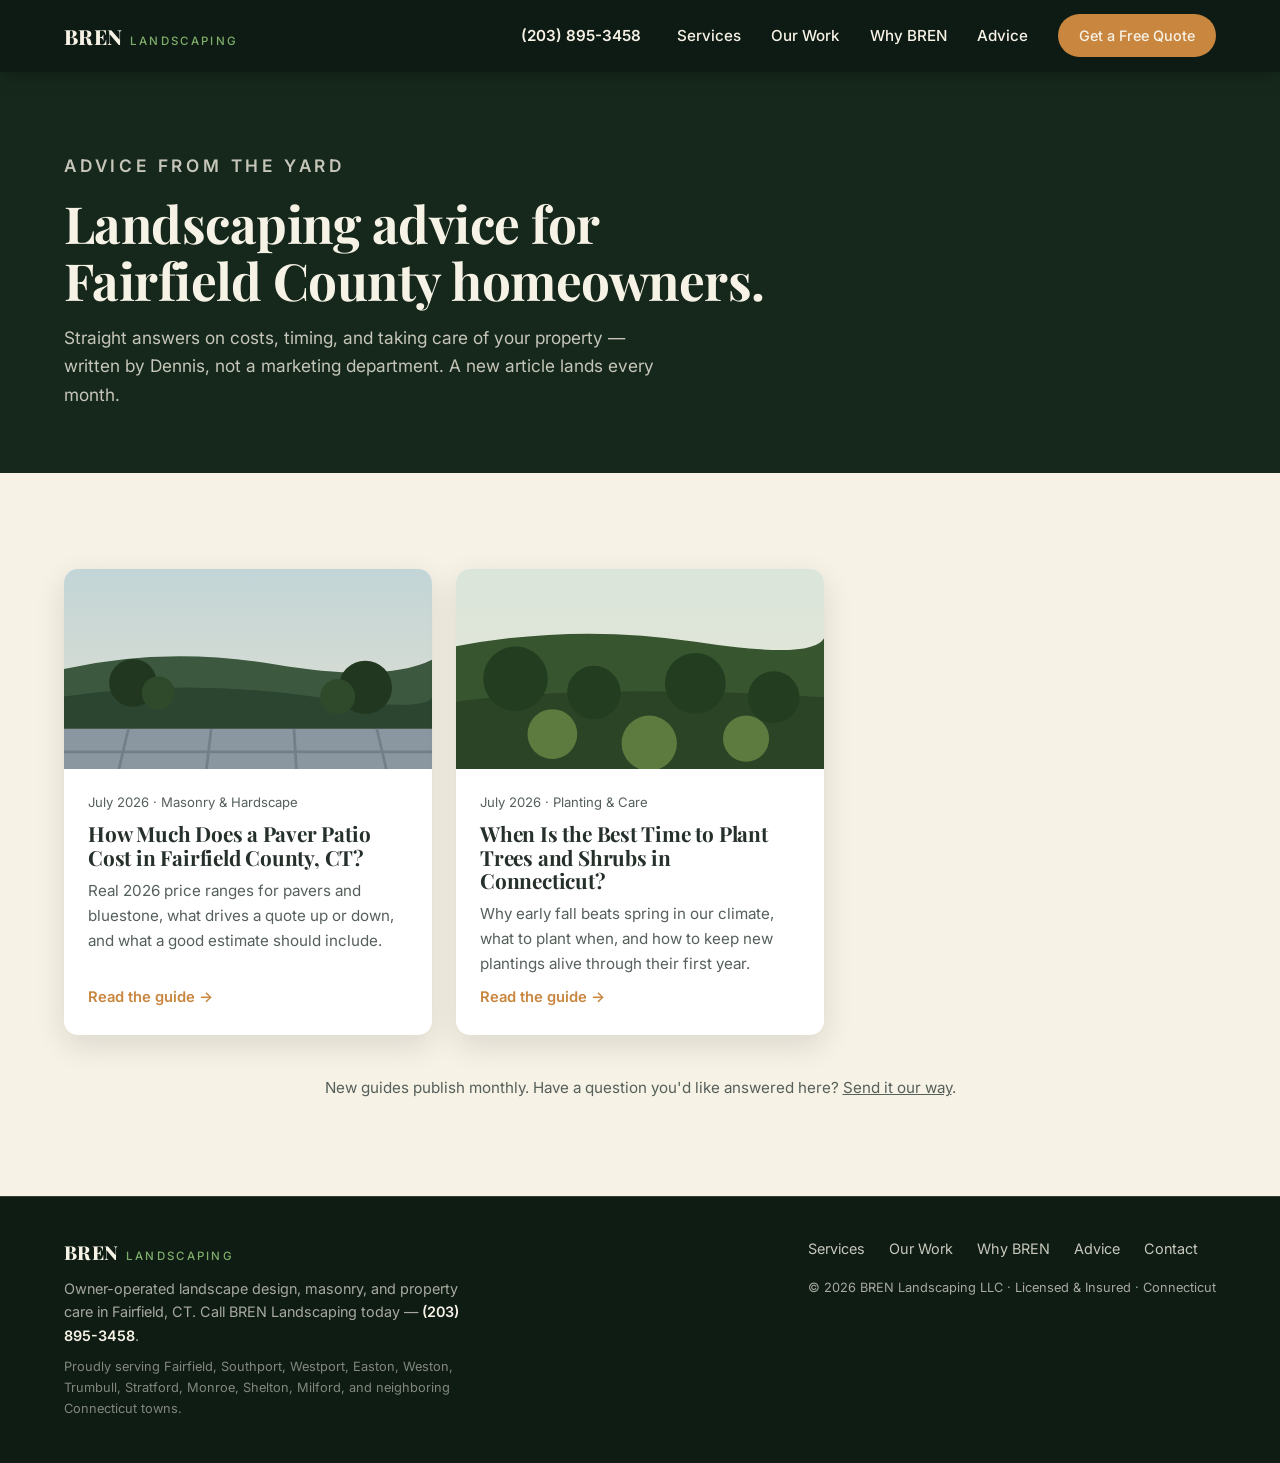
==== blog/index.html @ 47fb0f22 "Add Advice content hub for monthly SEO/AEO publishing plan - blog/index.html: article hub page listi" ====
<!DOCTYPE html>
<html lang="en">
<head>
  <meta charset="UTF-8">
  <meta name="viewport" content="width=device-width, initial-scale=1.0">
  <title>Landscaping Advice for Fairfield County, CT | BREN Landscaping</title>
  <meta name="description" content="Practical landscaping advice for Fairfield County homeowners from BREN Landscaping — patio costs, planting timing, seasonal care, and outdoor living ideas for Fairfield, Westport, Trumbull &amp; nearby CT towns.">
  <link rel="canonical" href="https://brenlandscaping.com/blog/">
  <meta property="og:type" content="website">
  <meta property="og:site_name" content="BREN Landscaping LLC">
  <meta property="og:title" content="Landscaping Advice for Fairfield County, CT">
  <meta property="og:description" content="Patio costs, planting timing, and seasonal care advice for Fairfield County homeowners, from owner Dennis Leahy.">
  <meta property="og:url" content="https://brenlandscaping.com/blog/">
  <link rel="icon" type="image/svg+xml" href="../images/favicon.svg">
  <link rel="preconnect" href="https://fonts.googleapis.com">
  <link rel="preconnect" href="https://fonts.gstatic.com" crossorigin>
  <link href="https://fonts.googleapis.com/css2?family=Playfair+Display:ital,wght@0,700;0,800;1,600&family=Inter:wght@400;500;600&display=swap" rel="stylesheet">
  <link rel="stylesheet" href="../css/styles.css">
  <script type="application/ld+json">
  {
    "@context": "https://schema.org",
    "@type": "Blog",
    "@id": "https://brenlandscaping.com/blog/#blog",
    "name": "BREN Landscaping Advice",
    "description": "Practical landscaping, masonry, and outdoor living advice for Fairfield County, CT homeowners.",
    "url": "https://brenlandscaping.com/blog/",
    "publisher": { "@id": "https://brenlandscaping.com/#business" },
    "blogPost": [
      {
        "@type": "BlogPosting",
        "headline": "How Much Does a Paver Patio Cost in Fairfield County, CT?",
        "url": "https://brenlandscaping.com/blog/paver-patio-cost-fairfield-county-ct.html",
        "datePublished": "2026-07-10",
        "author": { "@type": "Person", "name": "Dennis Leahy" }
      },
      {
        "@type": "BlogPosting",
        "headline": "When Is the Best Time to Plant Trees and Shrubs in Connecticut?",
        "url": "https://brenlandscaping.com/blog/best-time-to-plant-trees-shrubs-connecticut.html",
        "datePublished": "2026-07-10",
        "author": { "@type": "Person", "name": "Dennis Leahy" }
      }
    ]
  }
  </script>
</head>
<body>

  <header class="site-header solid" id="top">
    <div class="wrap header-inner">
      <a class="logo" href="../index.html">BREN <span>Landscaping</span></a>
      <a class="nav-phone" href="tel:+12038953458">(203)&nbsp;895-3458</a>
      <nav class="site-nav" id="site-nav" aria-label="Main navigation">
        <a href="../index.html#services">Services</a>
        <a href="../index.html#portfolio">Our Work</a>
        <a href="../index.html#why">Why BREN</a>
        <a href="index.html">Advice</a>
        <a class="btn btn-primary" href="../index.html#contact">Get a Free Quote</a>
        <a class="btn btn-ghost nav-call" href="tel:+12038953458">Call (203) 895-3458</a>
      </nav>
      <button class="nav-toggle" aria-label="Open menu" aria-expanded="false" aria-controls="site-nav"><span></span></button>
    </div>
  </header>

  <section class="page-head">
    <div class="wrap">
      <p class="eyebrow">Advice From the Yard</p>
      <h1>Landscaping advice for Fairfield County homeowners.</h1>
      <p>Straight answers on costs, timing, and taking care of your property — written by Dennis, not a marketing department. A new article lands every month.</p>
    </div>
  </section>

  <section>
    <div class="wrap">
      <div class="post-cards">
        <a class="post-card reveal" href="paver-patio-cost-fairfield-county-ct.html">
          <img src="../images/gallery-2.svg" alt="Bluestone patio in a Fairfield County backyard">
          <div class="post-card-body">
            <span class="post-card-date">July 2026 &middot; Masonry &amp; Hardscape</span>
            <h2>How Much Does a Paver Patio Cost in Fairfield County, CT?</h2>
            <p>Real 2026 price ranges for pavers and bluestone, what drives a quote up or down, and what a good estimate should include.</p>
            <span class="post-card-more">Read the guide &rarr;</span>
          </div>
        </a>
        <a class="post-card reveal" href="best-time-to-plant-trees-shrubs-connecticut.html">
          <img src="../images/gallery-8.svg" alt="Perennial garden beds planted in a Connecticut yard">
          <div class="post-card-body">
            <span class="post-card-date">July 2026 &middot; Planting &amp; Care</span>
            <h2>When Is the Best Time to Plant Trees and Shrubs in Connecticut?</h2>
            <p>Why early fall beats spring in our climate, what to plant when, and how to keep new plantings alive through their first year.</p>
            <span class="post-card-more">Read the guide &rarr;</span>
          </div>
        </a>
      </div>
      <p class="blog-note">New guides publish monthly. Have a question you'd like answered here? <a href="../index.html#contact">Send it our way</a>.</p>
    </div>
  </section>

  <footer class="site-footer">
    <div class="wrap footer-inner">
      <div class="footer-brand">
        <a class="logo" href="../index.html">BREN <span>Landscaping</span></a>
        <p>Owner-operated landscape design, masonry, and property care in Fairfield, CT. Call BREN Landscaping today — <a class="footer-phone" href="tel:+12038953458">(203) 895-3458</a>.</p>
        <p class="footer-area">Proudly serving Fairfield, Southport, Westport, Easton, Weston, Trumbull, Stratford, Monroe, Shelton, Milford, and neighboring Connecticut towns.</p>
      </div>
      <div>
        <nav class="footer-links" aria-label="Footer navigation">
          <a href="../index.html#services">Services</a>
          <a href="../index.html#portfolio">Our Work</a>
          <a href="../index.html#why">Why BREN</a>
          <a href="index.html">Advice</a>
          <a href="../index.html#contact">Contact</a>
        </nav>
        <p class="footer-legal" style="margin-top:1rem;">&copy; <span id="year">2026</span> BREN Landscaping LLC &middot; Licensed &amp; Insured &middot; Connecticut</p>
      </div>
    </div>
  </footer>

  <script src="../js/main.js"></script>
</body>
</html>
---- css/styles.css ----
/* ==========================================================================
   BREN Landscaping LLC — brenlandscaping.com
   Mobile-first stylesheet
   ========================================================================== */

:root {
  --green-950: #0e1c14;
  --green-900: #16281c;
  --green-800: #1f3627;
  --green-700: #2c4a35;
  --green-soft: #7fae6a;
  --cream: #f7f2e6;
  --cream-deep: #efe7d3;
  --ink: #26302a;
  --ink-soft: #55605a;
  --amber: #c9863f;
  --amber-bright: #dd9a4e;
  --line: rgba(38, 48, 42, 0.14);
  --line-light: rgba(247, 242, 230, 0.16);

  --font-serif: "Playfair Display", "Georgia", "Times New Roman", serif;
  --font-sans: "Inter", -apple-system, BlinkMacSystemFont, "Segoe UI", sans-serif;

  --wrap: 72rem;
  --pad: 1.25rem;
  --radius: 14px;
  --shadow: 0 10px 30px rgba(14, 28, 20, 0.12);
}

* { box-sizing: border-box; margin: 0; padding: 0; }

html { scroll-behavior: smooth; }

body {
  font-family: var(--font-sans);
  font-size: 1rem;
  line-height: 1.65;
  color: var(--ink);
  background: var(--cream);
  -webkit-font-smoothing: antialiased;
}

img { display: block; max-width: 100%; }

a { color: inherit; }

.wrap {
  width: min(var(--wrap), 100% - 2 * var(--pad));
  margin-inline: auto;
}

/* ---------- Type ---------- */

h1, h2, h3 { font-family: var(--font-serif); line-height: 1.12; letter-spacing: -0.01em; }

.eyebrow {
  font-size: 0.78rem;
  font-weight: 600;
  letter-spacing: 0.22em;
  text-transform: uppercase;
  color: var(--amber);
  margin-bottom: 0.9rem;
}

.section-head { max-width: 38rem; margin-bottom: 2.25rem; }
.section-head h2 { font-size: clamp(1.9rem, 4.5vw, 2.75rem); margin-bottom: 0.75rem; }
.section-head p { color: var(--ink-soft); font-size: 1.05rem; }

.on-dark { color: var(--cream); }
.on-dark .section-head p { color: rgba(247, 242, 230, 0.72); }

/* ---------- Buttons ---------- */

.btn {
  display: inline-flex;
  align-items: center;
  justify-content: center;
  gap: 0.5rem;
  padding: 0.9rem 1.75rem;
  border-radius: 999px;
  font-weight: 600;
  font-size: 1rem;
  text-decoration: none;
  transition: transform 0.15s ease, background 0.2s ease, color 0.2s ease;
  cursor: pointer;
  border: 0;
}

.btn:active { transform: scale(0.98); }

.btn-primary { background: var(--amber); color: #fff; }
.btn-primary:hover { background: var(--amber-bright); }

.btn-ghost {
  background: transparent;
  color: var(--cream);
  box-shadow: inset 0 0 0 1.5px rgba(247, 242, 230, 0.55);
}
.btn-ghost:hover { background: rgba(247, 242, 230, 0.1); }

.btn-dark { background: var(--green-900); color: var(--cream); }
.btn-dark:hover { background: var(--green-700); }

/* ---------- Header ---------- */

.site-header {
  position: fixed;
  inset: 0 0 auto 0;
  z-index: 50;
  padding: 0.9rem 0;
  transition: background 0.25s ease, box-shadow 0.25s ease, padding 0.25s ease;
}

.site-header.scrolled {
  background: rgba(14, 28, 20, 0.96);
  box-shadow: 0 2px 20px rgba(0, 0, 0, 0.25);
  padding: 0.6rem 0;
}

.header-inner { display: flex; align-items: center; gap: 1rem; }
.header-inner .logo { margin-right: auto; }

.logo {
  font-family: var(--font-serif);
  font-weight: 800;
  font-size: 1.3rem;
  letter-spacing: 0.02em;
  color: var(--cream);
  text-decoration: none;
  display: flex;
  align-items: baseline;
  gap: 0.45rem;
}
.logo span { font-family: var(--font-sans); font-weight: 500; font-size: 0.72rem; letter-spacing: 0.2em; text-transform: uppercase; color: var(--green-soft); }

.nav-phone {
  display: none;
  font-weight: 600;
  color: var(--cream);
  text-decoration: none;
  font-size: 0.95rem;
  white-space: nowrap;
}
.nav-phone:hover { color: var(--amber-bright); }

.nav-toggle {
  display: grid;
  place-items: center;
  width: 44px;
  height: 44px;
  background: transparent;
  border: 0;
  cursor: pointer;
}
.nav-toggle span, .nav-toggle span::before, .nav-toggle span::after {
  content: "";
  display: block;
  width: 24px;
  height: 2px;
  background: var(--cream);
  position: relative;
  transition: transform 0.25s ease, opacity 0.2s ease;
}
.nav-toggle span::before { position: absolute; top: -8px; }
.nav-toggle span::after { position: absolute; top: 8px; }
.nav-open .nav-toggle span { background: transparent; }
.nav-open .nav-toggle span::before { transform: translateY(8px) rotate(45deg); }
.nav-open .nav-toggle span::after { transform: translateY(-8px) rotate(-45deg); }

.site-nav {
  position: fixed;
  inset: 0;
  background: var(--green-950);
  display: flex;
  flex-direction: column;
  align-items: center;
  justify-content: center;
  gap: 1.6rem;
  opacity: 0;
  visibility: hidden;
  transition: opacity 0.25s ease, visibility 0.25s ease;
  z-index: -1;
}
.nav-open .site-nav { opacity: 1; visibility: visible; }

.site-nav a {
  color: var(--cream);
  text-decoration: none;
  font-family: var(--font-serif);
  font-size: 1.6rem;
}
.site-nav a:hover { color: var(--amber-bright); }
.site-nav .btn { font-family: var(--font-sans); font-size: 1rem; }

/* ---------- Hero ---------- */

.hero {
  position: relative;
  min-height: 100svh;
  display: flex;
  align-items: flex-end;
  color: var(--cream);
  background: var(--green-950) url("../images/hero.svg") center / cover no-repeat;
}

.hero::after {
  content: "";
  position: absolute;
  inset: 0;
  background: linear-gradient(180deg, rgba(14, 28, 20, 0.55) 0%, rgba(14, 28, 20, 0.15) 45%, rgba(14, 28, 20, 0.78) 100%);
}

.hero-content {
  position: relative;
  z-index: 1;
  padding: 7.5rem 0 4.5rem;
}

.hero h1 {
  font-size: clamp(2.5rem, 8vw, 4.6rem);
  max-width: 15ch;
  margin-bottom: 1.1rem;
}

.hero p {
  font-size: clamp(1.05rem, 2.4vw, 1.3rem);
  color: rgba(247, 242, 230, 0.85);
  max-width: 34rem;
  margin-bottom: 2rem;
}

.hero-ctas { display: flex; flex-wrap: wrap; gap: 0.9rem; }

.hero-note {
  margin-top: 2.25rem;
  padding-top: 1.5rem;
  border-top: 1px solid var(--line-light);
  display: flex;
  flex-wrap: wrap;
  gap: 0.4rem 2rem;
  font-size: 0.9rem;
  color: rgba(247, 242, 230, 0.68);
}

/* ---------- Sections ---------- */

section { padding: 4.5rem 0; }

/* Services */

.services-grid { display: grid; gap: 1.5rem; }

.service-card {
  background: #fff;
  border-radius: var(--radius);
  overflow: hidden;
  box-shadow: var(--shadow);
  display: flex;
  flex-direction: column;
}

.service-card img { height: 190px; width: 100%; object-fit: cover; }

.service-body { padding: 1.5rem 1.5rem 1.75rem; display: flex; flex-direction: column; gap: 0.6rem; flex: 1; }
.service-body h3 { font-size: 1.35rem; }
.service-body p { color: var(--ink-soft); font-size: 0.97rem; flex: 1; }

.service-tag {
  font-size: 0.72rem;
  font-weight: 600;
  letter-spacing: 0.18em;
  text-transform: uppercase;
  color: var(--amber);
}

.section-cta { margin-top: 2.5rem; text-align: center; }

/* Portfolio */

.portfolio { background: var(--cream-deep); }

.masonry { columns: 1; column-gap: 1.25rem; }

.masonry figure {
  break-inside: avoid;
  margin-bottom: 1.25rem;
  border-radius: var(--radius);
  overflow: hidden;
  position: relative;
  box-shadow: var(--shadow);
}

.masonry img { width: 100%; transition: transform 0.4s ease; }
.masonry figure:hover img { transform: scale(1.04); }

.masonry figcaption {
  position: absolute;
  inset: auto 0 0 0;
  padding: 2.2rem 1.1rem 0.9rem;
  background: linear-gradient(180deg, rgba(14, 28, 20, 0) 0%, rgba(14, 28, 20, 0.82) 100%);
  color: var(--cream);
  font-size: 0.88rem;
  font-weight: 500;
  letter-spacing: 0.02em;
}

/* Why BREN */

.why { background: var(--green-900); }

.why-grid { display: grid; gap: 2.5rem; align-items: center; }

.why-photo {
  border-radius: var(--radius);
  overflow: hidden;
  box-shadow: 0 18px 44px rgba(0, 0, 0, 0.35);
  max-width: 26rem;
}

.why h2 { font-size: clamp(1.9rem, 4.5vw, 2.75rem); margin-bottom: 1.1rem; }

.why-story p { color: rgba(247, 242, 230, 0.82); margin-bottom: 1rem; font-size: 1.05rem; }

.why-signature {
  font-family: var(--font-serif);
  font-style: italic;
  font-size: 1.15rem;
  color: var(--amber-bright);
  margin: 1.25rem 0 2rem;
}

.trust-points { display: grid; gap: 1.1rem; }

.trust-point { display: flex; gap: 0.9rem; align-items: flex-start; }

.trust-icon {
  flex: none;
  width: 42px;
  height: 42px;
  border-radius: 50%;
  display: grid;
  place-items: center;
  background: rgba(127, 174, 106, 0.16);
  color: var(--green-soft);
}

.trust-point h3 { font-family: var(--font-sans); font-size: 1rem; font-weight: 600; color: var(--cream); }
.trust-point p { font-size: 0.92rem; color: rgba(247, 242, 230, 0.66); }

/* Testimonials */

.quotes-grid { display: grid; gap: 1.5rem; }

.quote-card {
  background: #fff;
  border-radius: var(--radius);
  padding: 2rem 1.75rem 1.75rem;
  box-shadow: var(--shadow);
  position: relative;
  display: flex;
  flex-direction: column;
}

.quote-mark {
  font-family: var(--font-serif);
  font-size: 3.6rem;
  line-height: 1;
  color: var(--amber);
  height: 2.4rem;
}

.quote-card blockquote { font-size: 1.02rem; color: var(--ink); flex: 1; }

.quote-card footer { margin-top: 1.4rem; font-size: 0.9rem; }
.quote-card footer strong { display: block; color: var(--green-800); }
.quote-card footer span { color: var(--ink-soft); }

.stars { color: var(--amber); letter-spacing: 0.15em; font-size: 0.85rem; margin-bottom: 0.75rem; }

/* FAQ */

.faq { background: var(--cream-deep); padding-top: 4rem; padding-bottom: 4rem; }

.faq-list { max-width: 46rem; }

.faq-list details { border-top: 1px solid var(--line); }
.faq-list details:last-child { border-bottom: 1px solid var(--line); }

.faq-list summary {
  font-family: var(--font-serif);
  font-size: 1.15rem;
  padding: 1.1rem 2.2rem 1.1rem 0;
  cursor: pointer;
  list-style: none;
  position: relative;
}
.faq-list summary::-webkit-details-marker { display: none; }
.faq-list summary::after {
  content: "+";
  position: absolute;
  right: 0.2rem;
  top: 50%;
  transform: translateY(-50%);
  font-family: var(--font-sans);
  font-size: 1.3rem;
  color: var(--amber);
  transition: transform 0.2s ease;
}
.faq-list details[open] summary::after { content: "–"; }
.faq-list summary:hover { color: var(--green-700); }
.faq-list summary:focus-visible { outline: 2px solid var(--amber); outline-offset: 4px; }

.faq-list details p { padding: 0 0 1.25rem; color: var(--ink-soft); max-width: 42rem; }
.faq-list details a { color: var(--green-700); font-weight: 600; }

/* Contact */

.contact { background: var(--green-950); padding-bottom: 5rem; }

.contact-grid { display: grid; gap: 2.75rem; }

.contact-phone {
  font-family: var(--font-serif);
  font-size: clamp(1.8rem, 6vw, 2.6rem);
  color: var(--cream);
  text-decoration: none;
  display: inline-block;
  margin: 0.4rem 0 0.2rem;
}
.contact-phone:hover { color: var(--amber-bright); }

.contact-lines { display: grid; gap: 1.4rem; margin-top: 1.6rem; }
.contact-line small { display: block; font-size: 0.75rem; letter-spacing: 0.18em; text-transform: uppercase; color: var(--green-soft); margin-bottom: 0.15rem; }
.contact-line a { color: rgba(247, 242, 230, 0.88); text-decoration: none; font-size: 1.05rem; }
.contact-line a:hover { color: var(--amber-bright); }
.contact-line p { color: rgba(247, 242, 230, 0.88); font-size: 1.05rem; }

.quote-form {
  background: var(--cream);
  border-radius: var(--radius);
  padding: 1.9rem 1.6rem;
  box-shadow: 0 24px 60px rgba(0, 0, 0, 0.35);
}

.quote-form h3 { font-size: 1.5rem; margin-bottom: 0.4rem; }
.quote-form > p { color: var(--ink-soft); font-size: 0.95rem; margin-bottom: 1.4rem; }

.form-row { display: grid; gap: 1rem; margin-bottom: 1rem; }

.field label { display: block; font-size: 0.82rem; font-weight: 600; margin-bottom: 0.35rem; }

.field input, .field select, .field textarea {
  width: 100%;
  padding: 0.8rem 0.95rem;
  border: 1.5px solid var(--line);
  border-radius: 10px;
  background: #fff;
  font: inherit;
  color: var(--ink);
  transition: border-color 0.2s ease;
}
.field input:focus, .field select:focus, .field textarea:focus {
  outline: none;
  border-color: var(--amber);
}
.field textarea { resize: vertical; min-height: 110px; }

.quote-form .btn { width: 100%; margin-top: 0.4rem; }

.form-status { margin-top: 0.9rem; font-size: 0.9rem; text-align: center; color: var(--green-700); font-weight: 600; display: none; }
.form-status.visible { display: block; }

/* ---------- Footer ---------- */

.site-footer {
  background: var(--green-950);
  border-top: 1px solid var(--line-light);
  padding: 2.5rem 0 2.75rem;
  color: rgba(247, 242, 230, 0.66);
  font-size: 0.9rem;
}

.footer-inner { display: grid; gap: 1.6rem; }

.footer-brand .logo { font-size: 1.2rem; }
.footer-brand p { margin-top: 0.5rem; max-width: 26rem; }
.footer-area { font-size: 0.8rem; color: rgba(247, 242, 230, 0.5); }

.footer-links { display: flex; flex-wrap: wrap; gap: 0.5rem 1.5rem; }
.footer-links a { color: rgba(247, 242, 230, 0.8); text-decoration: none; }
.footer-links a:hover { color: var(--amber-bright); }

.footer-phone { font-weight: 600; color: var(--cream); text-decoration: none; }
.footer-phone:hover { color: var(--amber-bright); }

.footer-legal { font-size: 0.8rem; }

/* ---------- Blog / subpages ---------- */

.site-header.solid {
  background: rgba(14, 28, 20, 0.96);
  box-shadow: 0 2px 20px rgba(0, 0, 0, 0.25);
}

.page-head {
  background: var(--green-900);
  color: var(--cream);
  padding: 8rem 0 3.5rem;
}
.page-head h1 { font-size: clamp(2.1rem, 6vw, 3.2rem); max-width: 22ch; margin-bottom: 0.9rem; }
.page-head p { color: rgba(247, 242, 230, 0.78); max-width: 38rem; font-size: 1.08rem; }

.post-meta {
  display: flex;
  flex-wrap: wrap;
  gap: 0.4rem 1.4rem;
  font-size: 0.85rem;
  color: rgba(247, 242, 230, 0.6);
  margin-top: 1.2rem;
}
.post-meta strong { color: rgba(247, 242, 230, 0.85); font-weight: 600; }

/* Post cards on the blog index */

.post-cards { display: grid; gap: 1.5rem; }

.post-card {
  background: #fff;
  border-radius: var(--radius);
  overflow: hidden;
  box-shadow: var(--shadow);
  display: flex;
  flex-direction: column;
  text-decoration: none;
  color: inherit;
  transition: transform 0.2s ease;
}
.post-card:hover { transform: translateY(-3px); }
.post-card img { height: 200px; width: 100%; object-fit: cover; }
.post-card-body { padding: 1.4rem 1.5rem 1.6rem; display: flex; flex-direction: column; gap: 0.55rem; flex: 1; }
.post-card-body h2 { font-size: 1.3rem; }
.post-card-body p { color: var(--ink-soft); font-size: 0.95rem; flex: 1; }
.post-card-date { font-size: 0.82rem; color: var(--ink-soft); }
.post-card-more { font-weight: 600; color: var(--amber); font-size: 0.92rem; }

.blog-note {
  margin-top: 2.5rem;
  text-align: center;
  color: var(--ink-soft);
  font-size: 0.95rem;
}

/* Article body */

.post-body { max-width: 44rem; margin-inline: auto; padding: 3.5rem 0 1rem; }
.post-body > * + * { margin-top: 1.1rem; }
.post-body h2 { font-size: 1.6rem; margin-top: 2.4rem; }
.post-body h3 { font-size: 1.2rem; margin-top: 1.8rem; }
.post-body a { color: var(--green-700); font-weight: 600; }
.post-body ul, .post-body ol { padding-left: 1.4rem; }
.post-body li + li { margin-top: 0.45rem; }
.post-body figure { margin: 2rem 0; border-radius: var(--radius); overflow: hidden; box-shadow: var(--shadow); }
.post-body figcaption { font-size: 0.85rem; color: var(--ink-soft); padding: 0.6rem 0.9rem; background: #fff; }

.answer-box {
  background: #fff;
  border-left: 4px solid var(--amber);
  border-radius: 0 var(--radius) var(--radius) 0;
  padding: 1.25rem 1.4rem;
  box-shadow: var(--shadow);
  margin: 1.8rem 0;
}
.answer-box strong { display: block; font-size: 0.78rem; letter-spacing: 0.18em; text-transform: uppercase; color: var(--amber); margin-bottom: 0.4rem; }

.table-scroll { overflow-x: auto; margin: 1.6rem 0; border-radius: var(--radius); box-shadow: var(--shadow); }
.post-body table { border-collapse: collapse; width: 100%; background: #fff; font-size: 0.95rem; }
.post-body th, .post-body td { padding: 0.8rem 1rem; text-align: left; border-bottom: 1px solid var(--line); white-space: nowrap; }
.post-body th { font-size: 0.78rem; letter-spacing: 0.12em; text-transform: uppercase; color: var(--green-700); background: var(--cream-deep); }
.post-body td:last-child { font-variant-numeric: tabular-nums; }

.post-cta {
  background: var(--green-900);
  color: var(--cream);
  border-radius: var(--radius);
  padding: 2rem 1.75rem;
  margin: 3rem 0 1rem;
  text-align: center;
}
.post-cta h2 { color: var(--cream); font-size: 1.5rem; margin: 0 0 0.5rem; }
.post-cta p { color: rgba(247, 242, 230, 0.75); margin-bottom: 1.4rem; }

.back-link { display: inline-block; margin: 2.5rem 0 0; font-weight: 600; color: var(--green-700); text-decoration: none; }
.back-link:hover { color: var(--amber); }

@media (min-width: 640px) {
  .post-cards { grid-template-columns: repeat(2, 1fr); }
}
@media (min-width: 900px) {
  .post-cards { grid-template-columns: repeat(3, 1fr); }
  .page-head { padding: 9.5rem 0 4rem; }
}

/* ---------- Reveal animation ---------- */

.reveal { opacity: 0; transform: translateY(22px); transition: opacity 0.6s ease, transform 0.6s ease; }
.reveal.in { opacity: 1; transform: none; }

@media (prefers-reduced-motion: reduce) {
  html { scroll-behavior: auto; }
  .reveal { opacity: 1; transform: none; transition: none; }
  .masonry figure:hover img { transform: none; }
}

/* ---------- Tablet & up ---------- */

@media (min-width: 640px) {
  .services-grid { grid-template-columns: repeat(2, 1fr); }
  .masonry { columns: 2; }
  .quotes-grid { grid-template-columns: repeat(2, 1fr); }
  .form-row.split { grid-template-columns: 1fr 1fr; }
  .footer-inner { grid-template-columns: 1fr auto; align-items: start; }
}

@media (min-width: 900px) {
  section { padding: 6rem 0; }

  .nav-phone { display: inline-block; margin-right: 1.25rem; }

  .nav-toggle { display: none; }

  .site-nav {
    position: static;
    inset: auto;
    background: transparent;
    flex-direction: row;
    gap: 1.9rem;
    opacity: 1;
    visibility: visible;
    z-index: auto;
  }
  .site-nav a { font-family: var(--font-sans); font-size: 0.95rem; font-weight: 500; }
  .site-nav .btn { padding: 0.6rem 1.3rem; font-size: 0.9rem; }
  .site-nav .nav-call { display: none; }

  .services-grid { grid-template-columns: repeat(4, 1fr); }
  .service-card img { height: 160px; }

  .masonry { columns: 3; }

  .why-grid { grid-template-columns: 5fr 7fr; gap: 4rem; }

  .quotes-grid { grid-template-columns: repeat(3, 1fr); }

  .contact-grid { grid-template-columns: 5fr 6fr; gap: 4.5rem; align-items: start; }

  .hero-content { padding-bottom: 6rem; }
}
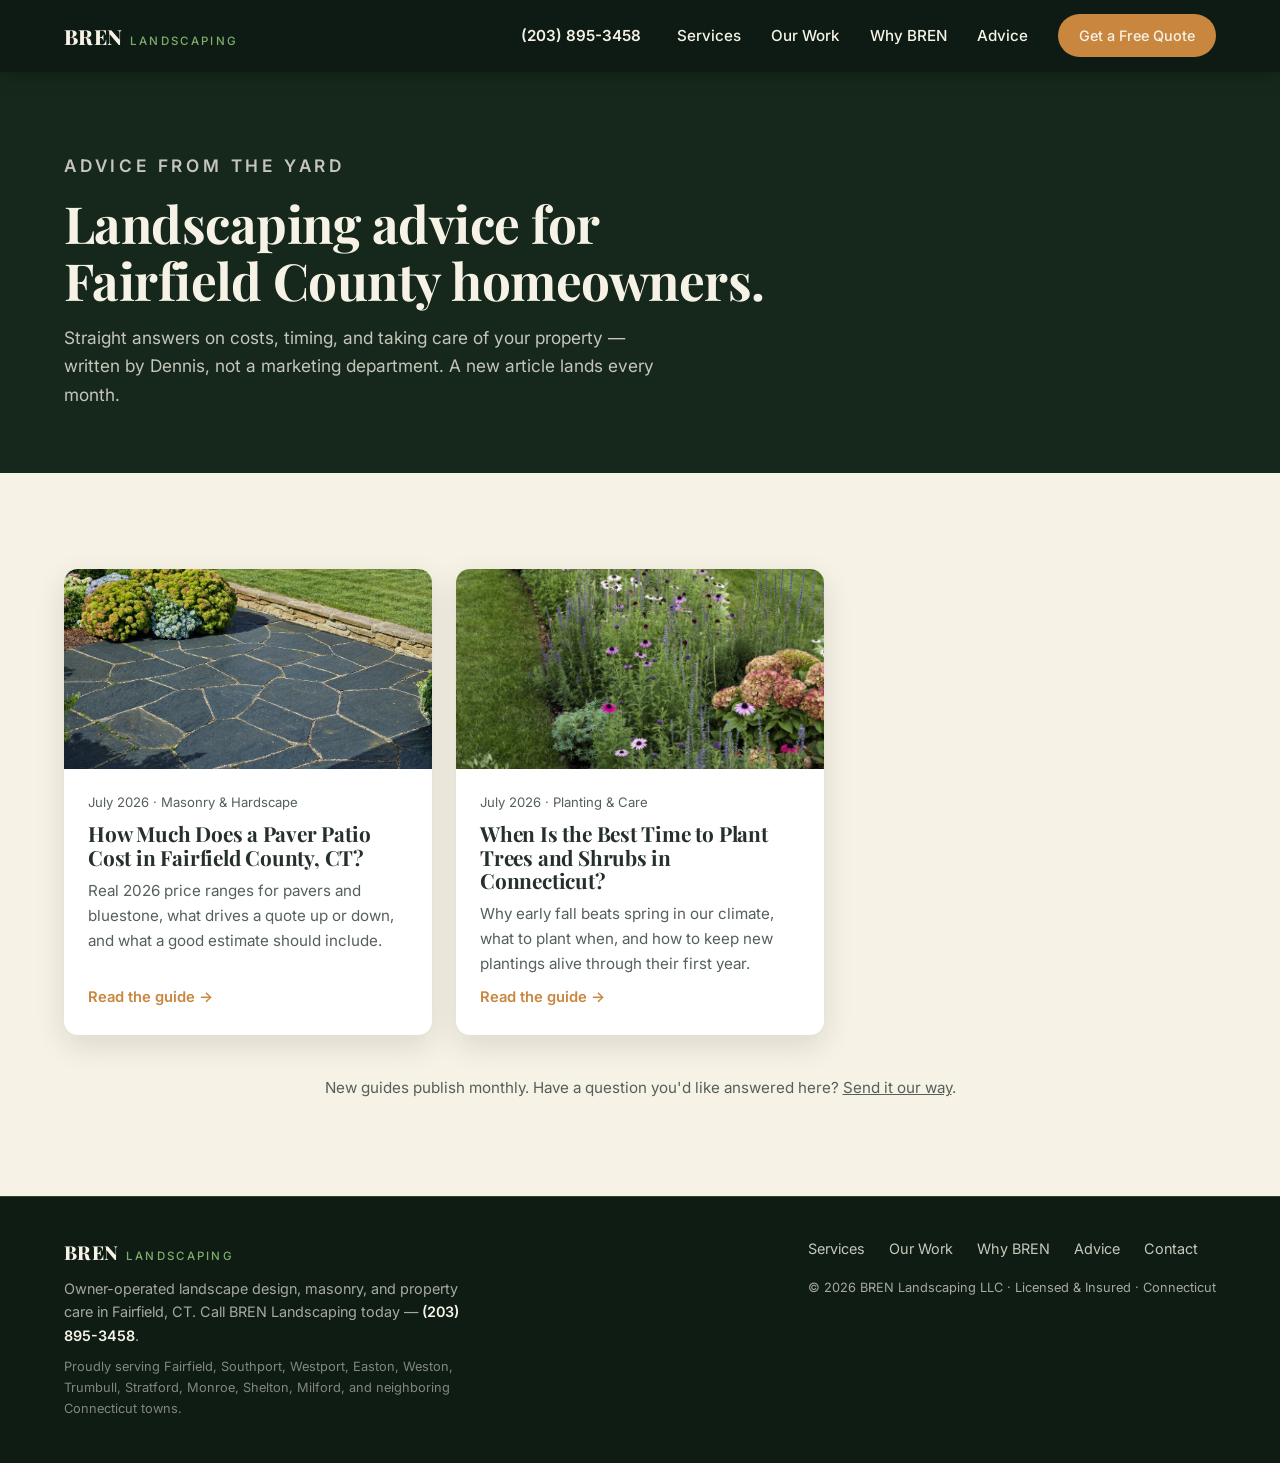
==== commit a4b55aa4: "Add Higgsfield-generated photography and switch site references" ====
--- a/blog/index.html
+++ b/blog/index.html
@@ -74,7 +74,7 @@
     <div class="wrap">
       <div class="post-cards">
         <a class="post-card reveal" href="paver-patio-cost-fairfield-county-ct.html">
-          <img src="../images/gallery-2.svg" alt="Bluestone patio in a Fairfield County backyard">
+          <img src="../images/gallery-2.png" alt="Bluestone patio in a Fairfield County backyard">
           <div class="post-card-body">
             <span class="post-card-date">July 2026 &middot; Masonry &amp; Hardscape</span>
             <h2>How Much Does a Paver Patio Cost in Fairfield County, CT?</h2>
@@ -83,7 +83,7 @@
           </div>
         </a>
         <a class="post-card reveal" href="best-time-to-plant-trees-shrubs-connecticut.html">
-          <img src="../images/gallery-8.svg" alt="Perennial garden beds planted in a Connecticut yard">
+          <img src="../images/gallery-8.png" alt="Perennial garden beds planted in a Connecticut yard">
           <div class="post-card-body">
             <span class="post-card-date">July 2026 &middot; Planting &amp; Care</span>
             <h2>When Is the Best Time to Plant Trees and Shrubs in Connecticut?</h2>
--- a/css/styles.css
+++ b/css/styles.css
@@ -200,7 +200,7 @@
   display: flex;
   align-items: flex-end;
   color: var(--cream);
-  background: var(--green-950) url("../images/hero.svg") center / cover no-repeat;
+  background: var(--green-950) url("../images/hero.png") center / cover no-repeat;
 }
 
 .hero::after {
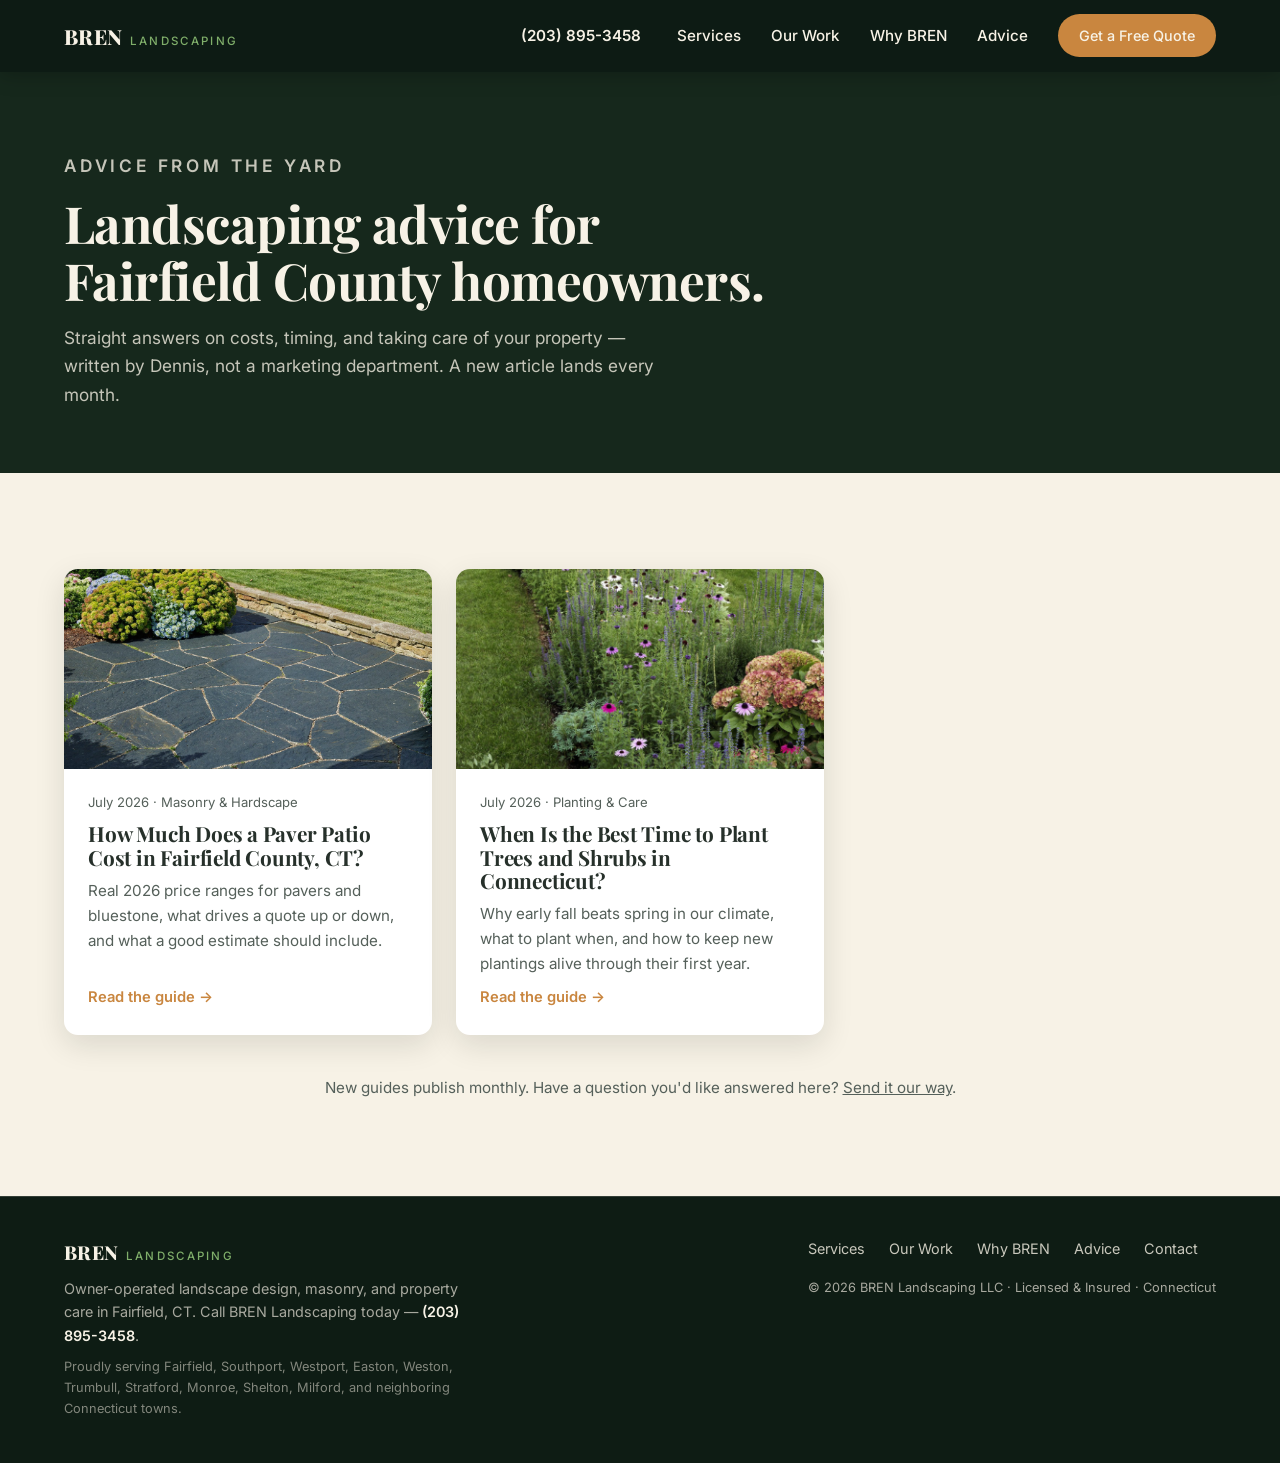
==== commit 1ddd2161: "Optimize photography to web-weight JPEGs and clean up fetch tooling - Convert the nine CI-fetched PN" ====
--- a/blog/index.html
+++ b/blog/index.html
@@ -74,7 +74,7 @@
     <div class="wrap">
       <div class="post-cards">
         <a class="post-card reveal" href="paver-patio-cost-fairfield-county-ct.html">
-          <img src="../images/gallery-2.png" alt="Bluestone patio in a Fairfield County backyard">
+          <img src="../images/gallery-2.jpg" alt="Bluestone patio in a Fairfield County backyard">
           <div class="post-card-body">
             <span class="post-card-date">July 2026 &middot; Masonry &amp; Hardscape</span>
             <h2>How Much Does a Paver Patio Cost in Fairfield County, CT?</h2>
@@ -83,7 +83,7 @@
           </div>
         </a>
         <a class="post-card reveal" href="best-time-to-plant-trees-shrubs-connecticut.html">
-          <img src="../images/gallery-8.png" alt="Perennial garden beds planted in a Connecticut yard">
+          <img src="../images/gallery-8.jpg" alt="Perennial garden beds planted in a Connecticut yard">
           <div class="post-card-body">
             <span class="post-card-date">July 2026 &middot; Planting &amp; Care</span>
             <h2>When Is the Best Time to Plant Trees and Shrubs in Connecticut?</h2>
--- a/css/styles.css
+++ b/css/styles.css
@@ -200,7 +200,7 @@
   display: flex;
   align-items: flex-end;
   color: var(--cream);
-  background: var(--green-950) url("../images/hero.png") center / cover no-repeat;
+  background: var(--green-950) url("../images/hero.jpg") center / cover no-repeat;
 }
 
 .hero::after {
